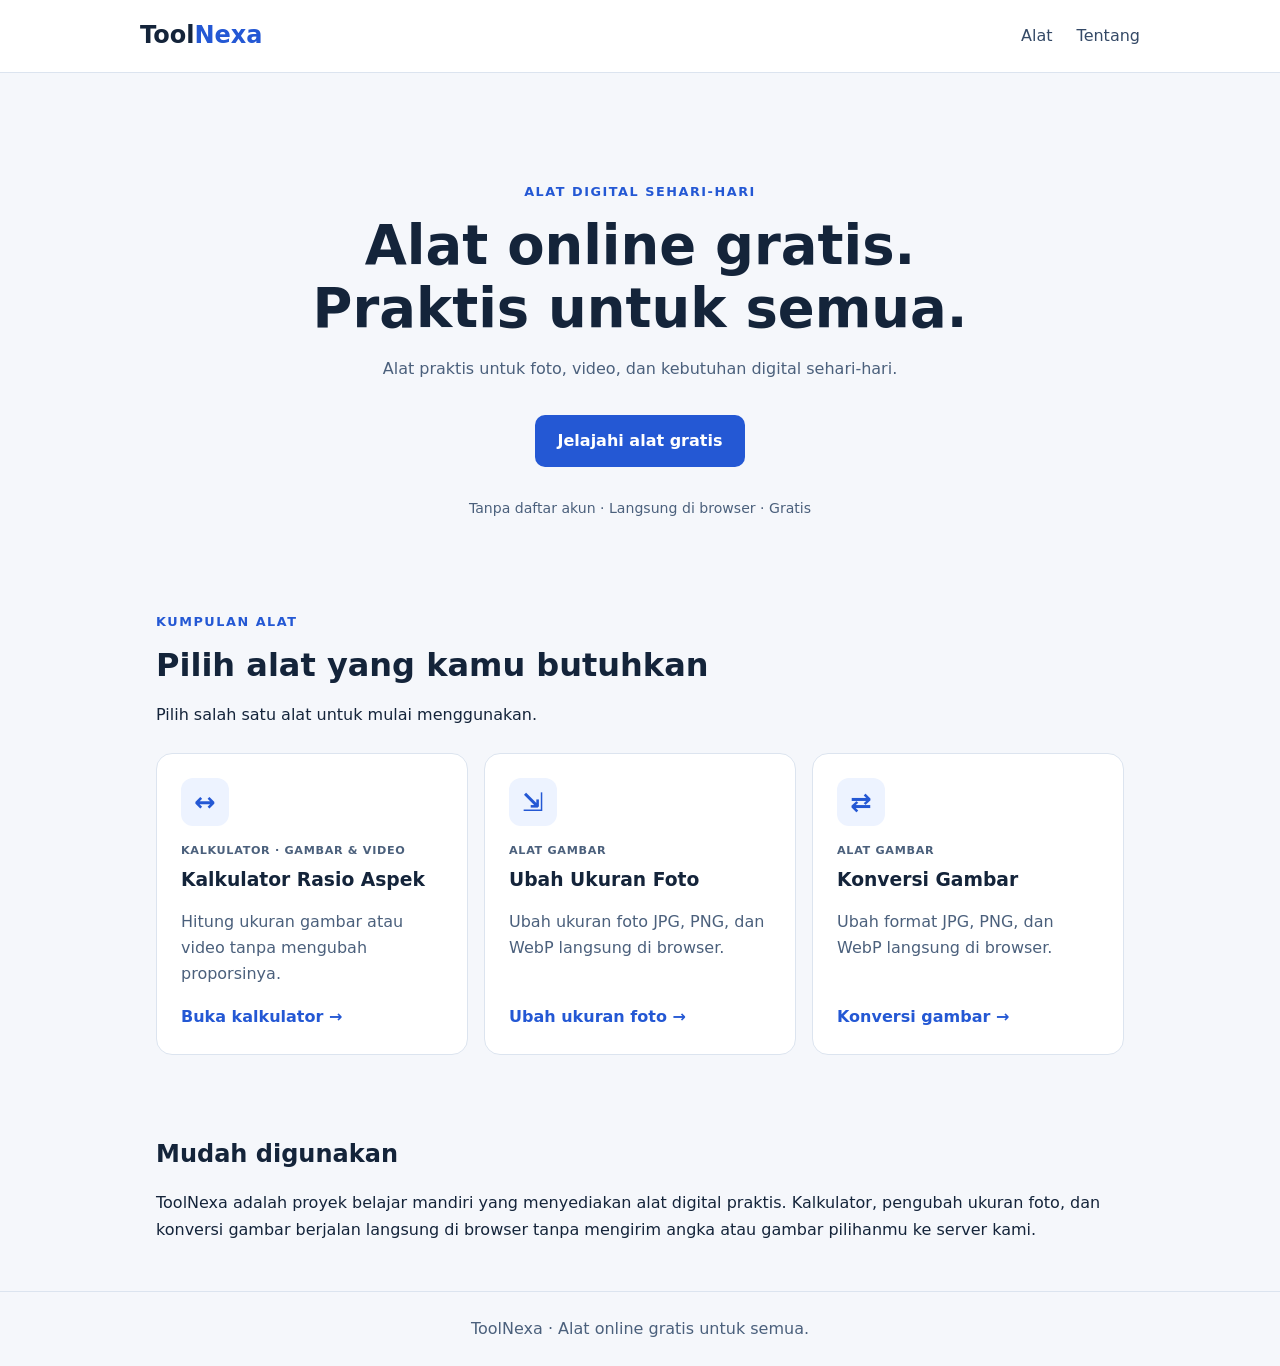
==== index.html @ 2f7e1baa "Activate image converter on homepage" ====
<!doctype html>
<html lang="id">
<head>
<meta charset="utf-8">
<meta name="viewport" content="width=device-width, initial-scale=1">
<title>ToolNexa – Alat Online Gratis untuk Semua</title>
<meta name="description" content="Kumpulan alat online gratis untuk mengubah ukuran foto, konversi gambar, dan menghitung rasio gambar serta video. Tanpa daftar akun.">
<link rel="canonical" href="https://hengki18.github.io/toolnexa/">
<link rel="stylesheet" href="style-v2.css">
</head>
<body>
<header class="site-header"><a class="brand" href="./">Tool<span>Nexa</span></a><nav aria-label="Navigasi utama"><a href="#tools">Alat</a><a href="#about">Tentang</a></nav></header>
<main>
<section class="hero"><p class="eyebrow">ALAT DIGITAL SEHARI-HARI</p><h1>Alat online gratis.<br>Praktis untuk semua.</h1><p>Alat praktis untuk foto, video, dan kebutuhan digital sehari-hari.</p><a class="cta" href="#tools">Jelajahi alat gratis</a><p class="trust">Tanpa daftar akun · Langsung di browser · Gratis</p></section>
<section id="tools" class="directory"><p class="eyebrow">KUMPULAN ALAT</p><h2>Pilih alat yang kamu butuhkan</h2><p>Pilih salah satu alat untuk mulai menggunakan.</p>
<div class="tool-grid">
<a class="tool-card" href="aspect-ratio-calculator/"><span class="tool-icon" aria-hidden="true">↔</span><span class="category">KALKULATOR · GAMBAR &amp; VIDEO</span><h3>Kalkulator Rasio Aspek</h3><p>Hitung ukuran gambar atau video tanpa mengubah proporsinya.</p><span class="tool-link">Buka kalkulator →</span></a>
<a class="tool-card" href="image-resizer/"><span class="tool-icon" aria-hidden="true">⇲</span><span class="category">ALAT GAMBAR</span><h3>Ubah Ukuran Foto</h3><p>Ubah ukuran foto JPG, PNG, dan WebP langsung di browser.</p><span class="tool-link">Ubah ukuran foto →</span></a>
<a class="tool-card" href="image-converter/"><span class="tool-icon" aria-hidden="true">⇄</span><span class="category">ALAT GAMBAR</span><h3>Konversi Gambar</h3><p>Ubah format JPG, PNG, dan WebP langsung di browser.</p><span class="tool-link">Konversi gambar →</span></a>
</div></section>
<section id="about" class="about"><h2>Mudah digunakan</h2><p>ToolNexa adalah proyek belajar mandiri yang menyediakan alat digital praktis. Kalkulator, pengubah ukuran foto, dan konversi gambar berjalan langsung di browser tanpa mengirim angka atau gambar pilihanmu ke server kami.</p></section>
</main>
<footer>ToolNexa · Alat online gratis untuk semua.</footer>
</body></html>
---- style-v2.css ----
* { box-sizing: border-box; }
:root { color-scheme: light; font-family: system-ui, sans-serif; color: #14243a; background: #f5f7fb; }
body { margin: 0; line-height: 1.65; }
.site-header { display: flex; flex-wrap: wrap; align-items: center; justify-content: space-between; gap: 1rem; padding: 1rem max(5%, calc((100% - 1000px)/2)); background: white; border-bottom: 1px solid #dce4ef; }
.brand { font-size: 1.5rem; font-weight: 800; text-decoration: none; color: #14243a; }
.brand span { color: #2458d4; }
nav { display: flex; gap: 1.5rem; }
nav a { color: #344966; text-decoration: none; }
main { max-width: 1000px; margin: auto; padding: 0 1rem; }
.hero { text-align: center; padding: 4rem 0 2.5rem; }
.eyebrow { color: #2458d4; font-weight: 700; letter-spacing: .12em; font-size: .8rem; }
h1 { font-size: clamp(2rem, 5vw, 3.4rem); line-height: 1.15; margin: .6rem 0; }
h2 { line-height: 1.3; }
.panel { background: white; border: 1px solid #dce4ef; border-radius: 18px; padding: clamp(1.2rem, 4vw, 2.5rem); box-shadow: 0 8px 30px #14243a09; }
.fields { display: grid; grid-template-columns: repeat(auto-fit, minmax(160px, 1fr)); gap: 1rem; margin: 1.5rem 0; }
label { display: grid; gap: .4rem; font-weight: 600; }
input { width: 100%; padding: .75rem; border: 1px solid #aebdd1; border-radius: 8px; font: inherit; }
button { background: #2458d4; color: white; border: 0; border-radius: 8px; padding: .8rem 1.4rem; font: inherit; font-weight: 700; cursor: pointer; }
button:hover { background: #1944b0; }
:focus-visible { outline: 3px solid #e59b19; outline-offset: 3px; }
output { display: block; margin: 1.2rem 0; padding: 1rem; background: #edf3ff; border-radius: 8px; font-weight: 600; overflow-wrap: anywhere; }
.about { padding: 2rem 0; }
footer { text-align: center; border-top: 1px solid #dce4ef; padding: 1.5rem; color: #4b607c; }

.hero { padding: clamp(3rem,8vw,6rem) 0 3rem; }
.hero p:not(.eyebrow) { color: #4b607c; }
.cta { display: inline-block; margin: 1rem 0; background: #2458d4; color: white; text-decoration: none; padding: .8rem 1.4rem; border-radius: 10px; font-weight: 700; }
.cta:hover { background: #1944b0; }
.trust { font-size: .88rem; }
.directory { padding: 1rem 0 2rem; }
.directory h2 { margin: .3rem 0; font-size: 2rem; }
.tool-grid { display: grid; grid-template-columns: repeat(auto-fit,minmax(min(100%,260px),1fr)); gap: 1rem; margin-top: 1.5rem; }
.tool-card { display: flex; flex-direction: column; align-items: flex-start; background: white; border: 1px solid #dce4ef; padding: 1.5rem; border-radius: 16px; color: #14243a; text-decoration: none; }
a.tool-card:hover { border-color: #2458d4; box-shadow: 0 8px 24px #2458d414; }
.tool-icon { display: grid; place-items: center; width: 48px; height: 48px; border-radius: 12px; background: #edf3ff; color: #2458d4; font-size: 1.6rem; font-weight: bold; margin-bottom: 1rem; }
.category { font-size: .7rem; font-weight: 700; letter-spacing: .06em; color: #4b607c; }
.tool-card h3 { margin: .5rem 0 0; line-height: 1.3; }
.tool-card p { color: #4b607c; flex: 1; }
.tool-link { color: #2458d4; font-weight: 700; }
.coming { color: #4b607c; font-size: .85rem; background: #f0f3f7; padding: .2rem .65rem; border-radius: 20px; }

/* Responsive fallback for narrow screens */
@media (max-width: 600px) { .tool-grid { grid-template-columns: 1fr; } .site-header { gap: .6rem; } }
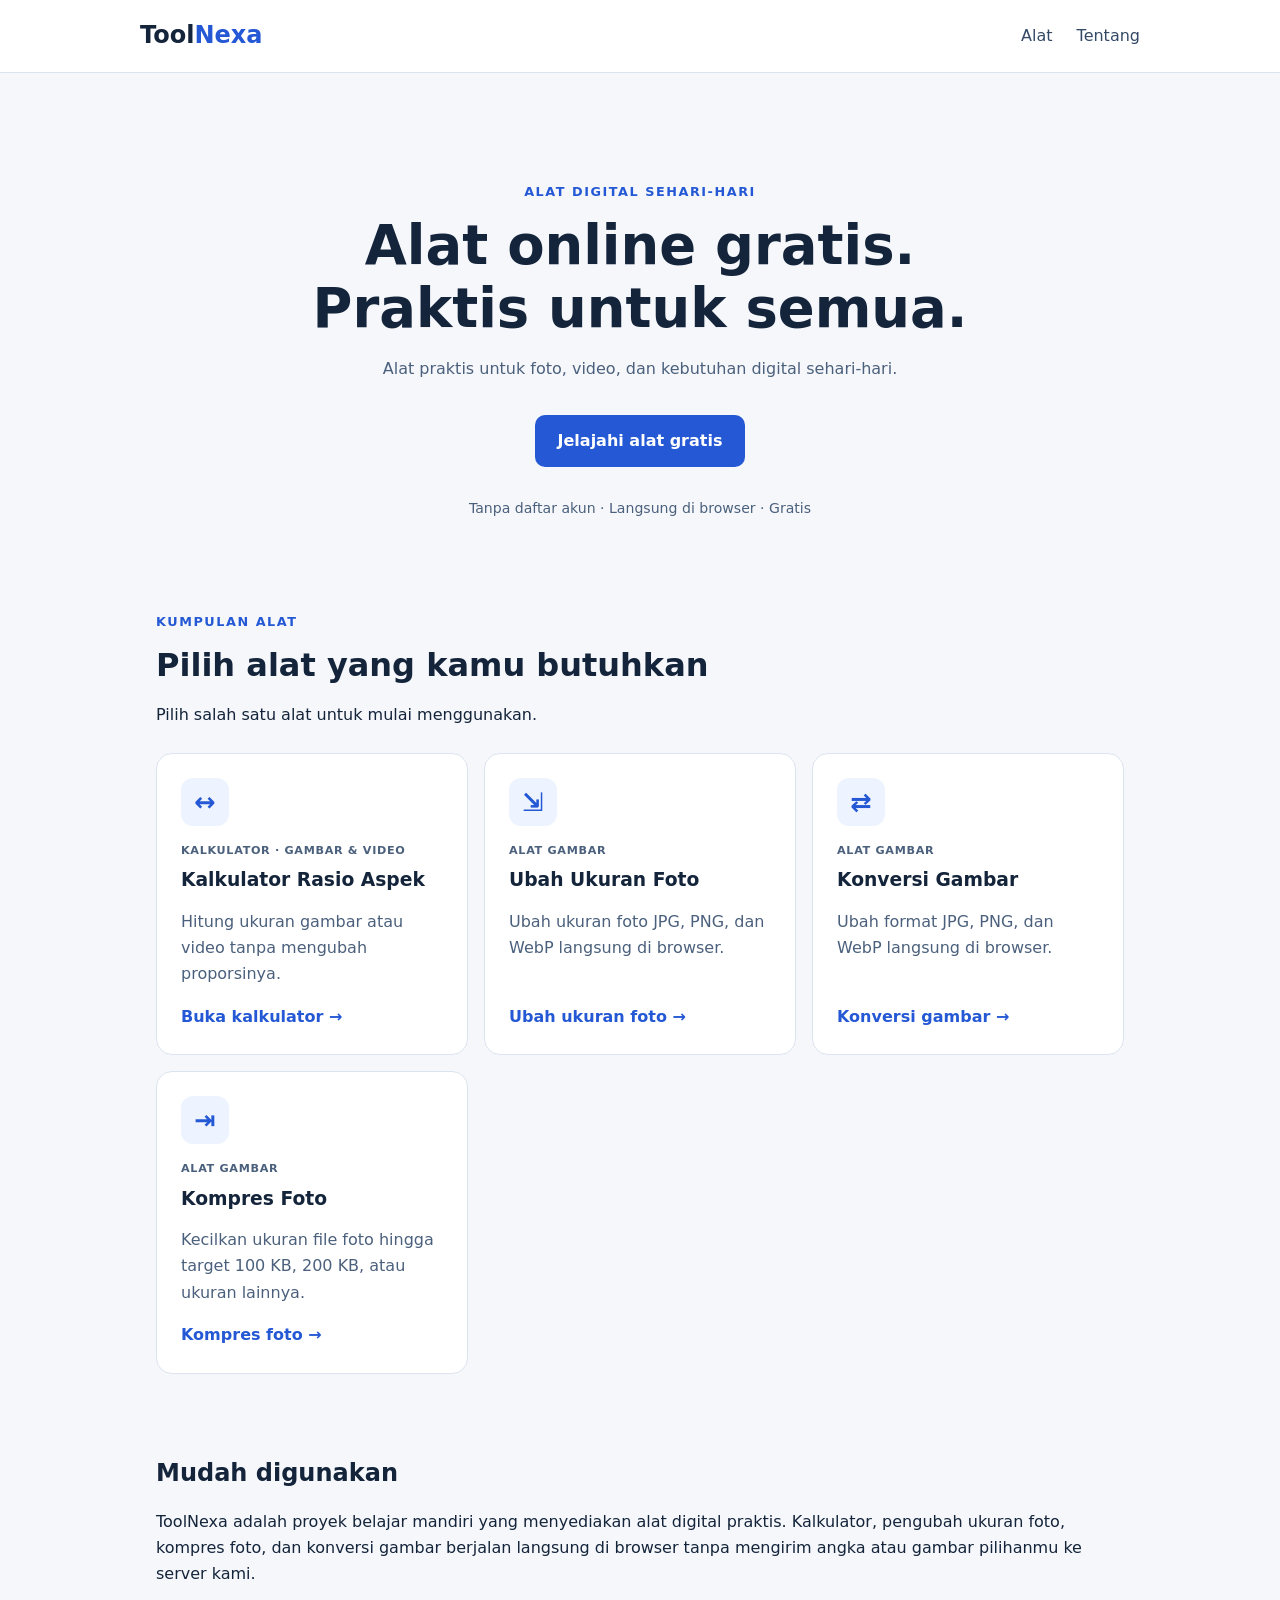
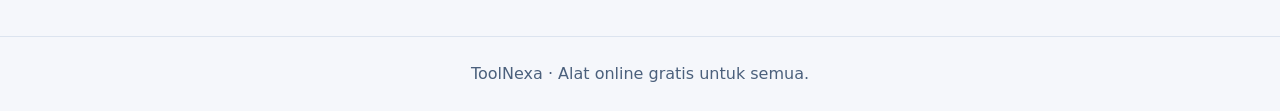
==== commit 677f216f: "Add compressor to tool directory" ====
--- a/index.html
+++ b/index.html
@@ -4,7 +4,7 @@
 <meta charset="utf-8">
 <meta name="viewport" content="width=device-width, initial-scale=1">
 <title>ToolNexa – Alat Online Gratis untuk Semua</title>
-<meta name="description" content="Kumpulan alat online gratis untuk mengubah ukuran foto, konversi gambar, dan menghitung rasio gambar serta video. Tanpa daftar akun.">
+<meta name="description" content="Kumpulan alat online gratis untuk mengubah ukuran foto, kompres foto, konversi gambar, dan menghitung rasio gambar serta video. Tanpa daftar akun.">
 <link rel="canonical" href="https://hengki18.github.io/toolnexa/">
 <link rel="stylesheet" href="style-v2.css">
 </head>
@@ -17,8 +17,9 @@
 <a class="tool-card" href="aspect-ratio-calculator/"><span class="tool-icon" aria-hidden="true">↔</span><span class="category">KALKULATOR · GAMBAR &amp; VIDEO</span><h3>Kalkulator Rasio Aspek</h3><p>Hitung ukuran gambar atau video tanpa mengubah proporsinya.</p><span class="tool-link">Buka kalkulator →</span></a>
 <a class="tool-card" href="image-resizer/"><span class="tool-icon" aria-hidden="true">⇲</span><span class="category">ALAT GAMBAR</span><h3>Ubah Ukuran Foto</h3><p>Ubah ukuran foto JPG, PNG, dan WebP langsung di browser.</p><span class="tool-link">Ubah ukuran foto →</span></a>
 <a class="tool-card" href="image-converter/"><span class="tool-icon" aria-hidden="true">⇄</span><span class="category">ALAT GAMBAR</span><h3>Konversi Gambar</h3><p>Ubah format JPG, PNG, dan WebP langsung di browser.</p><span class="tool-link">Konversi gambar →</span></a>
+<a class="tool-card" href="image-compressor/"><span class="tool-icon" aria-hidden="true">⇥</span><span class="category">ALAT GAMBAR</span><h3>Kompres Foto</h3><p>Kecilkan ukuran file foto hingga target 100 KB, 200 KB, atau ukuran lainnya.</p><span class="tool-link">Kompres foto →</span></a>
 </div></section>
-<section id="about" class="about"><h2>Mudah digunakan</h2><p>ToolNexa adalah proyek belajar mandiri yang menyediakan alat digital praktis. Kalkulator, pengubah ukuran foto, dan konversi gambar berjalan langsung di browser tanpa mengirim angka atau gambar pilihanmu ke server kami.</p></section>
+<section id="about" class="about"><h2>Mudah digunakan</h2><p>ToolNexa adalah proyek belajar mandiri yang menyediakan alat digital praktis. Kalkulator, pengubah ukuran foto, kompres foto, dan konversi gambar berjalan langsung di browser tanpa mengirim angka atau gambar pilihanmu ke server kami.</p></section>
 </main>
 <footer>ToolNexa · Alat online gratis untuk semua.</footer>
 </body></html>
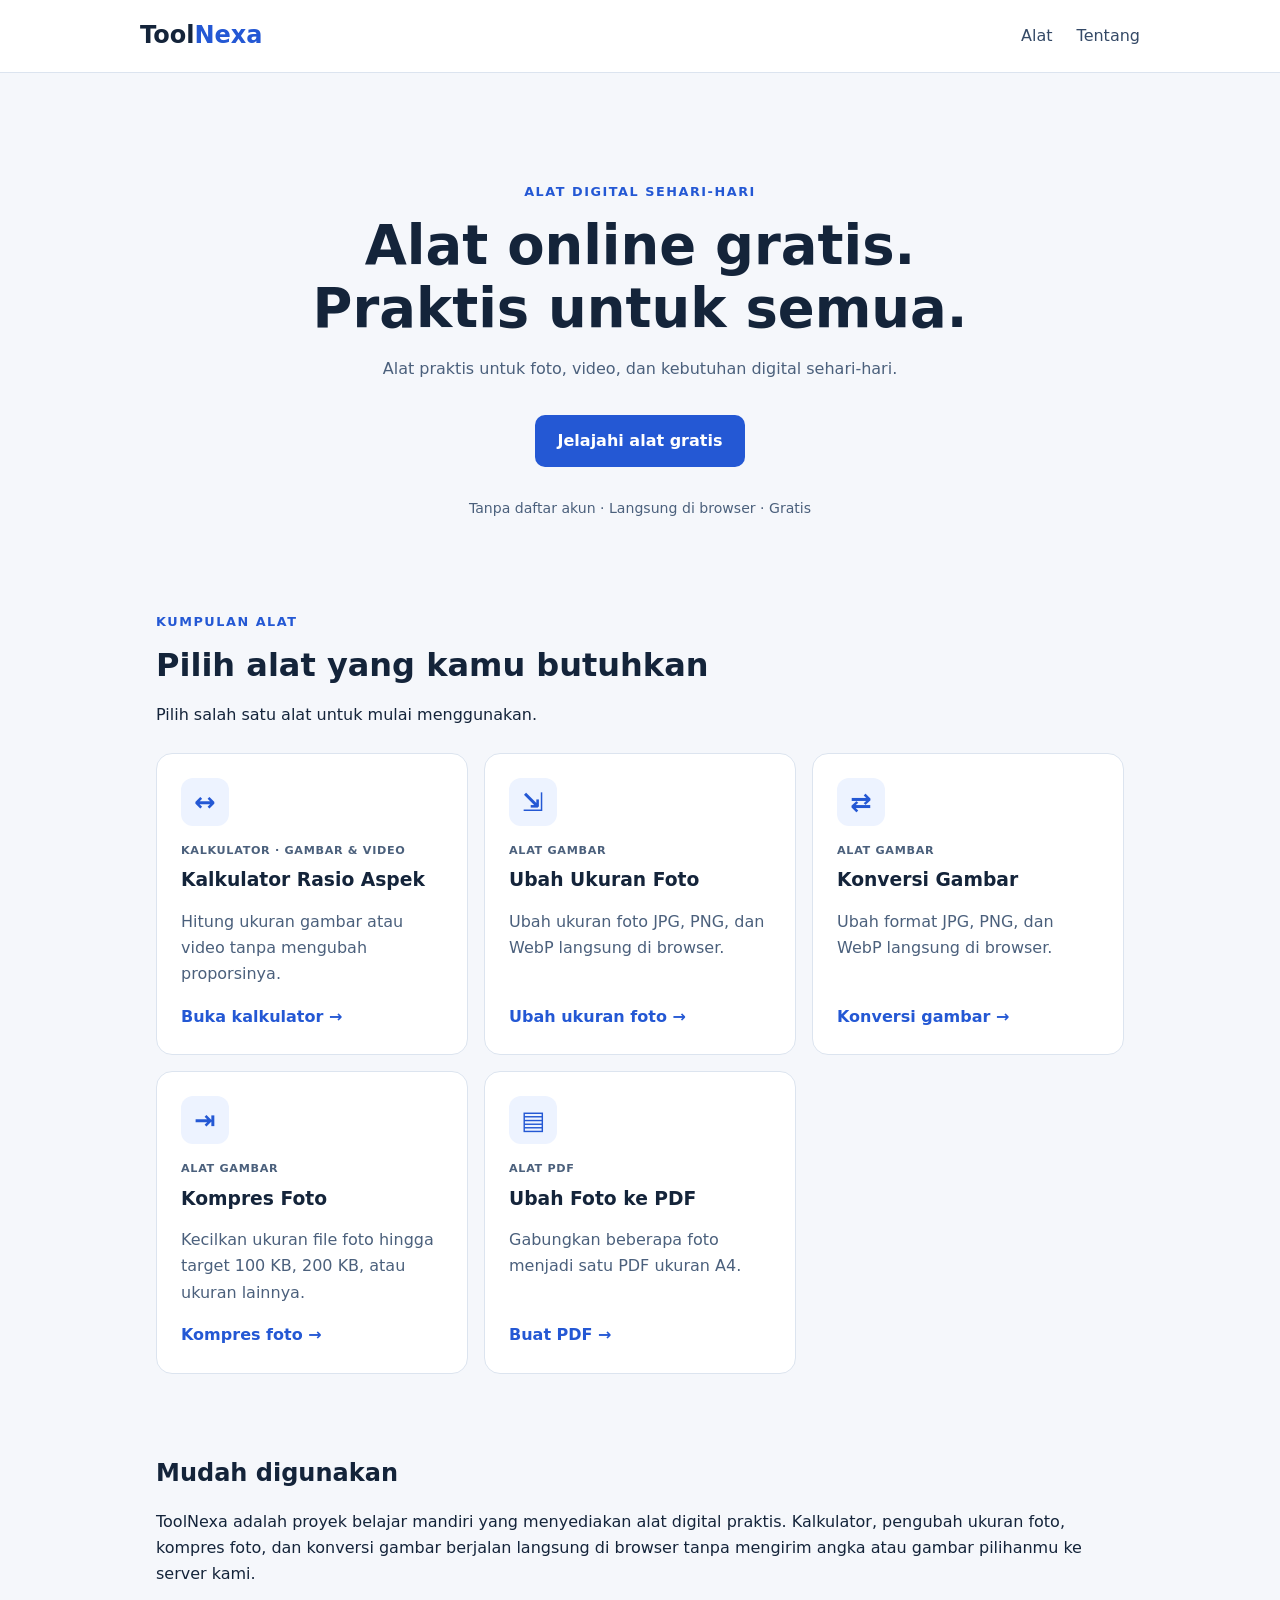
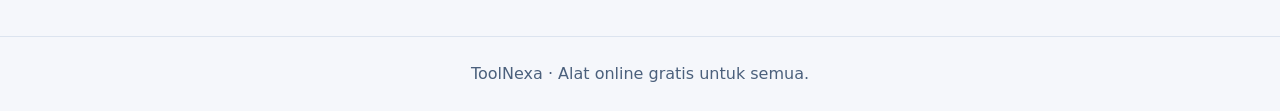
==== commit edee44f8: "Add photo to PDF to directory" ====
--- a/index.html
+++ b/index.html
@@ -4,7 +4,7 @@
 <meta charset="utf-8">
 <meta name="viewport" content="width=device-width, initial-scale=1">
 <title>ToolNexa – Alat Online Gratis untuk Semua</title>
-<meta name="description" content="Kumpulan alat online gratis untuk mengubah ukuran foto, kompres foto, konversi gambar, dan menghitung rasio gambar serta video. Tanpa daftar akun.">
+<meta name="description" content="Kumpulan alat online gratis untuk mengubah ukuran foto, kompres foto, konversi gambar, membuat PDF, dan menghitung rasio gambar serta video. Tanpa daftar akun.">
 <link rel="canonical" href="https://hengki18.github.io/toolnexa/">
 <link rel="stylesheet" href="style-v2.css">
 </head>
@@ -18,6 +18,7 @@
 <a class="tool-card" href="image-resizer/"><span class="tool-icon" aria-hidden="true">⇲</span><span class="category">ALAT GAMBAR</span><h3>Ubah Ukuran Foto</h3><p>Ubah ukuran foto JPG, PNG, dan WebP langsung di browser.</p><span class="tool-link">Ubah ukuran foto →</span></a>
 <a class="tool-card" href="image-converter/"><span class="tool-icon" aria-hidden="true">⇄</span><span class="category">ALAT GAMBAR</span><h3>Konversi Gambar</h3><p>Ubah format JPG, PNG, dan WebP langsung di browser.</p><span class="tool-link">Konversi gambar →</span></a>
 <a class="tool-card" href="image-compressor/"><span class="tool-icon" aria-hidden="true">⇥</span><span class="category">ALAT GAMBAR</span><h3>Kompres Foto</h3><p>Kecilkan ukuran file foto hingga target 100 KB, 200 KB, atau ukuran lainnya.</p><span class="tool-link">Kompres foto →</span></a>
+<a class="tool-card" href="image-to-pdf/"><span class="tool-icon" aria-hidden="true">▤</span><span class="category">ALAT PDF</span><h3>Ubah Foto ke PDF</h3><p>Gabungkan beberapa foto menjadi satu PDF ukuran A4.</p><span class="tool-link">Buat PDF →</span></a>
 </div></section>
 <section id="about" class="about"><h2>Mudah digunakan</h2><p>ToolNexa adalah proyek belajar mandiri yang menyediakan alat digital praktis. Kalkulator, pengubah ukuran foto, kompres foto, dan konversi gambar berjalan langsung di browser tanpa mengirim angka atau gambar pilihanmu ke server kami.</p></section>
 </main>
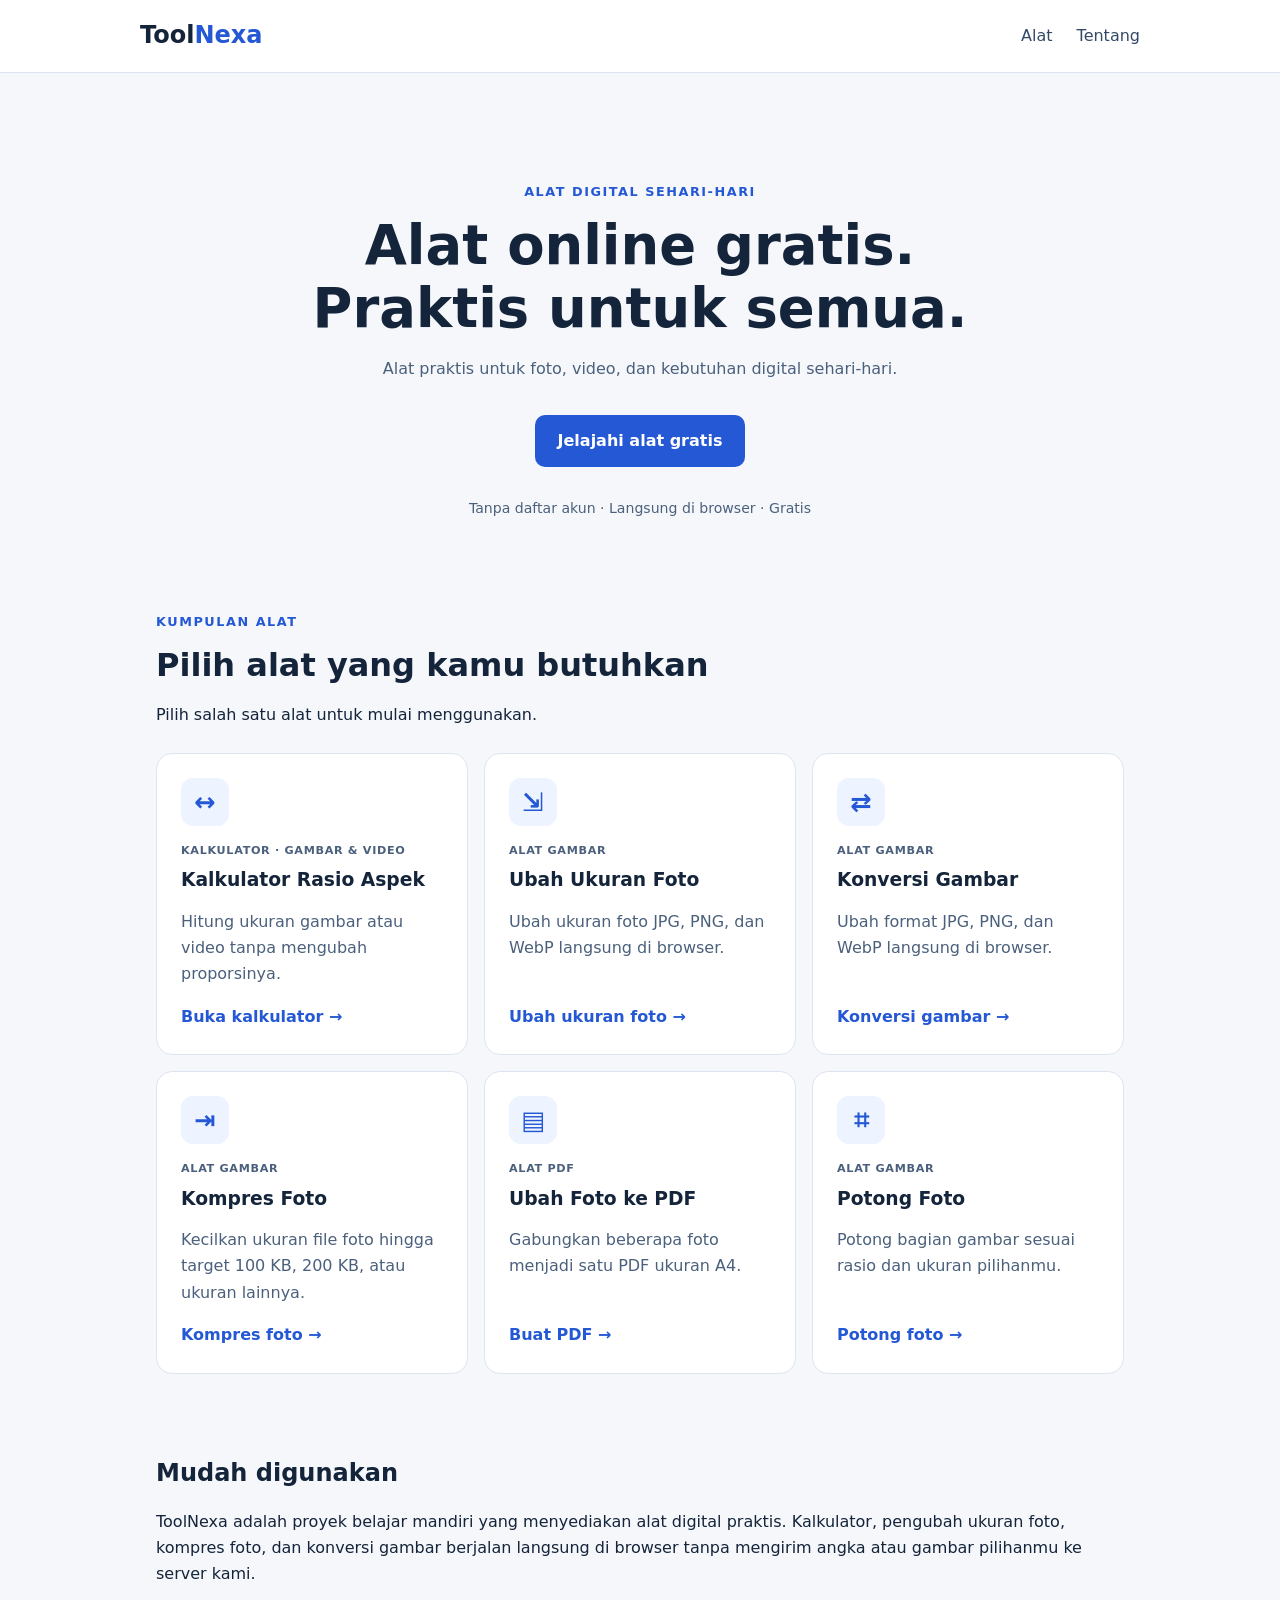
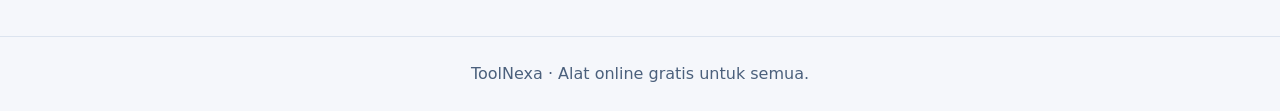
==== commit fa5698f5: "Add cropper to tool directory" ====
--- a/index.html
+++ b/index.html
@@ -4,7 +4,7 @@
 <meta charset="utf-8">
 <meta name="viewport" content="width=device-width, initial-scale=1">
 <title>ToolNexa – Alat Online Gratis untuk Semua</title>
-<meta name="description" content="Kumpulan alat online gratis untuk mengubah ukuran foto, kompres foto, konversi gambar, membuat PDF, dan menghitung rasio gambar serta video. Tanpa daftar akun.">
+<meta name="description" content="Kumpulan alat online gratis untuk mengubah ukuran foto, kompres foto, konversi gambar, potong foto, membuat PDF, dan menghitung rasio gambar serta video. Tanpa daftar akun.">
 <link rel="canonical" href="https://hengki18.github.io/toolnexa/">
 <link rel="stylesheet" href="style-v2.css">
 </head>
@@ -19,6 +19,7 @@
 <a class="tool-card" href="image-converter/"><span class="tool-icon" aria-hidden="true">⇄</span><span class="category">ALAT GAMBAR</span><h3>Konversi Gambar</h3><p>Ubah format JPG, PNG, dan WebP langsung di browser.</p><span class="tool-link">Konversi gambar →</span></a>
 <a class="tool-card" href="image-compressor/"><span class="tool-icon" aria-hidden="true">⇥</span><span class="category">ALAT GAMBAR</span><h3>Kompres Foto</h3><p>Kecilkan ukuran file foto hingga target 100 KB, 200 KB, atau ukuran lainnya.</p><span class="tool-link">Kompres foto →</span></a>
 <a class="tool-card" href="image-to-pdf/"><span class="tool-icon" aria-hidden="true">▤</span><span class="category">ALAT PDF</span><h3>Ubah Foto ke PDF</h3><p>Gabungkan beberapa foto menjadi satu PDF ukuran A4.</p><span class="tool-link">Buat PDF →</span></a>
+<a class="tool-card" href="image-cropper/"><span class="tool-icon" aria-hidden="true">⌗</span><span class="category">ALAT GAMBAR</span><h3>Potong Foto</h3><p>Potong bagian gambar sesuai rasio dan ukuran pilihanmu.</p><span class="tool-link">Potong foto →</span></a>
 </div></section>
 <section id="about" class="about"><h2>Mudah digunakan</h2><p>ToolNexa adalah proyek belajar mandiri yang menyediakan alat digital praktis. Kalkulator, pengubah ukuran foto, kompres foto, dan konversi gambar berjalan langsung di browser tanpa mengirim angka atau gambar pilihanmu ke server kami.</p></section>
 </main>
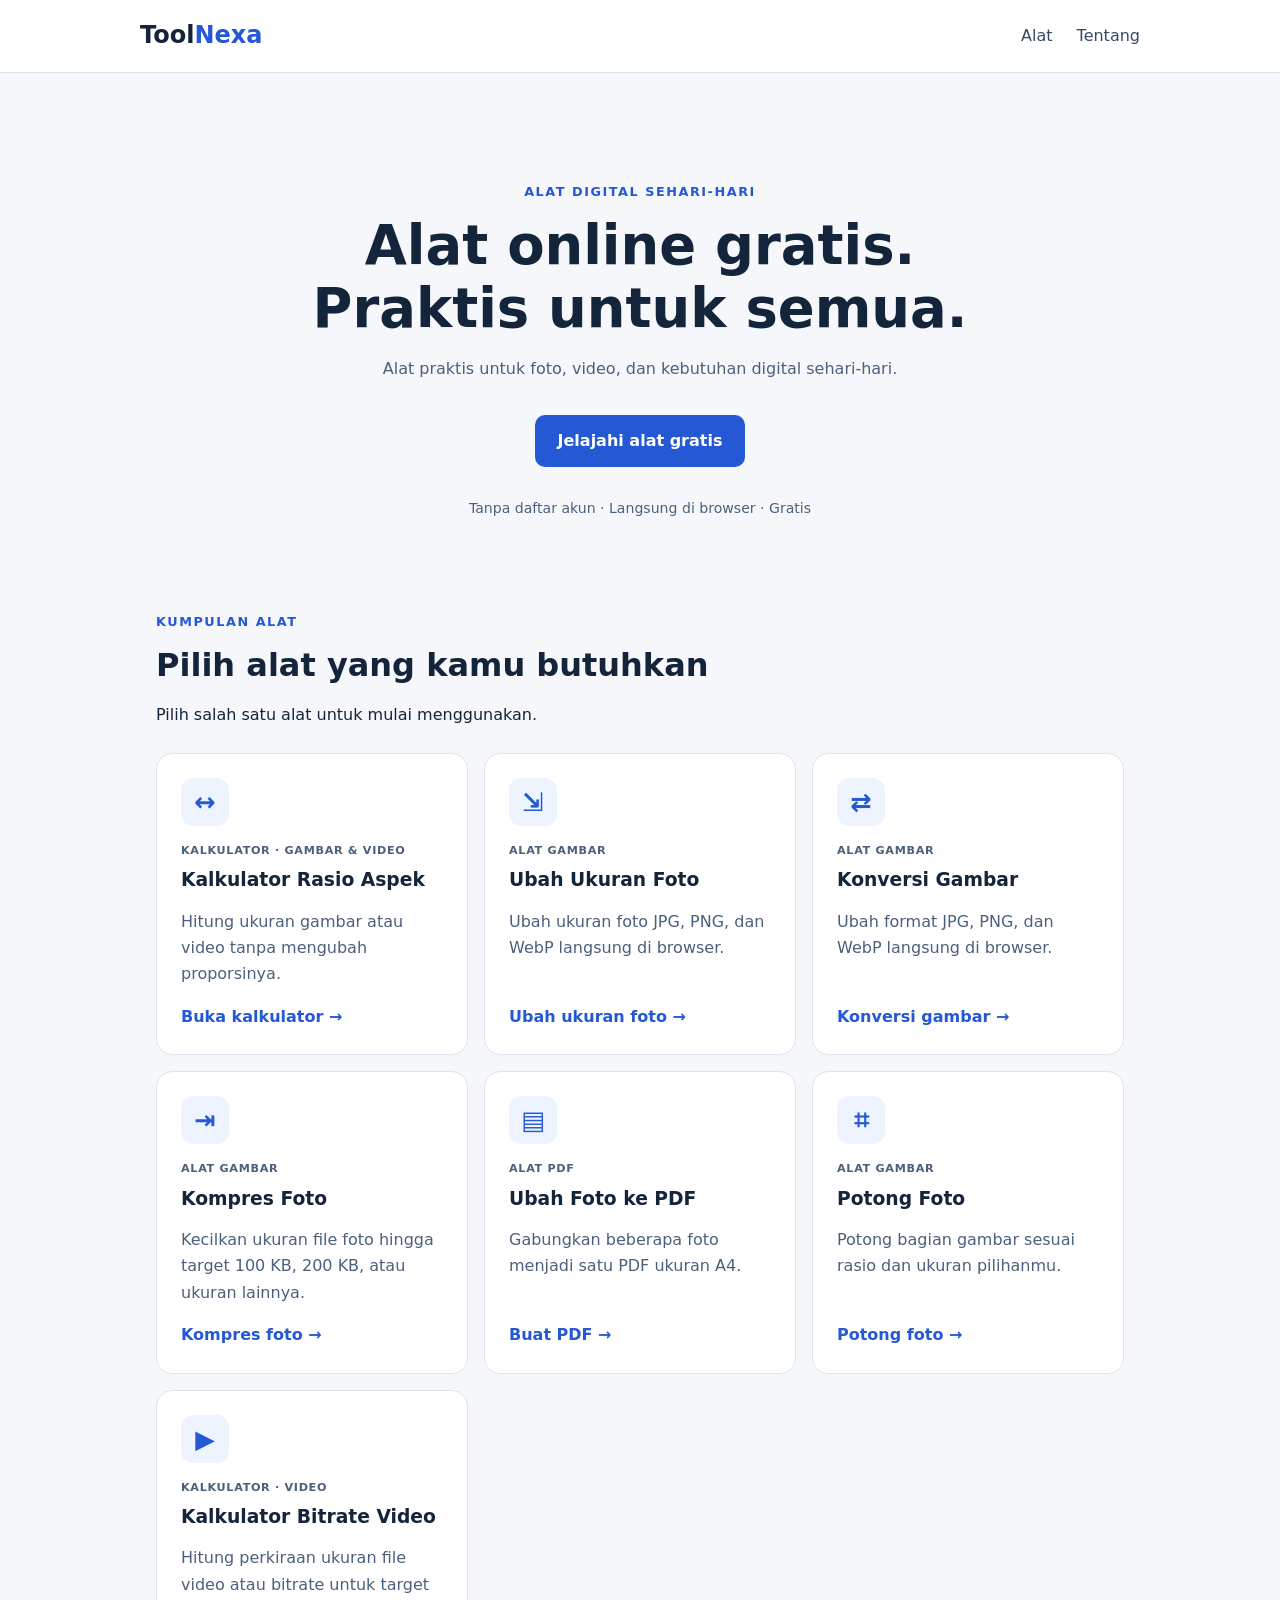
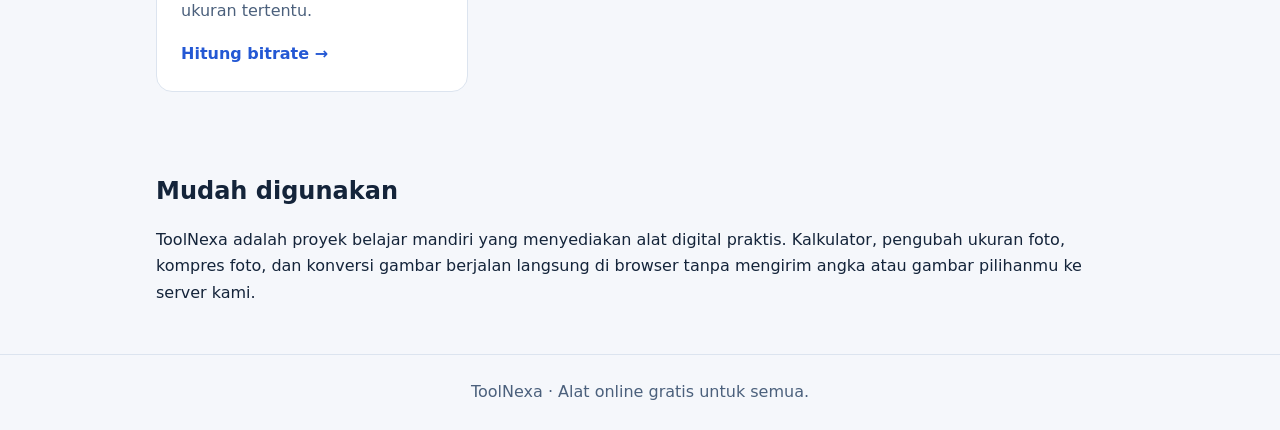
==== commit 3cd6b597: "Add bitrate calculator to tool directory" ====
--- a/index.html
+++ b/index.html
@@ -4,7 +4,7 @@
 <meta charset="utf-8">
 <meta name="viewport" content="width=device-width, initial-scale=1">
 <title>ToolNexa – Alat Online Gratis untuk Semua</title>
-<meta name="description" content="Kumpulan alat online gratis untuk mengubah ukuran foto, kompres foto, konversi gambar, potong foto, membuat PDF, dan menghitung rasio gambar serta video. Tanpa daftar akun.">
+<meta name="description" content="Kumpulan alat online gratis untuk mengubah ukuran foto, kompres foto, konversi gambar, potong foto, membuat PDF, dan menghitung rasio gambar dan bitrate video. Tanpa daftar akun.">
 <link rel="canonical" href="https://hengki18.github.io/toolnexa/">
 <link rel="stylesheet" href="style-v2.css">
 </head>
@@ -20,6 +20,7 @@
 <a class="tool-card" href="image-compressor/"><span class="tool-icon" aria-hidden="true">⇥</span><span class="category">ALAT GAMBAR</span><h3>Kompres Foto</h3><p>Kecilkan ukuran file foto hingga target 100 KB, 200 KB, atau ukuran lainnya.</p><span class="tool-link">Kompres foto →</span></a>
 <a class="tool-card" href="image-to-pdf/"><span class="tool-icon" aria-hidden="true">▤</span><span class="category">ALAT PDF</span><h3>Ubah Foto ke PDF</h3><p>Gabungkan beberapa foto menjadi satu PDF ukuran A4.</p><span class="tool-link">Buat PDF →</span></a>
 <a class="tool-card" href="image-cropper/"><span class="tool-icon" aria-hidden="true">⌗</span><span class="category">ALAT GAMBAR</span><h3>Potong Foto</h3><p>Potong bagian gambar sesuai rasio dan ukuran pilihanmu.</p><span class="tool-link">Potong foto →</span></a>
+<a class="tool-card" href="video-bitrate-calculator/"><span class="tool-icon" aria-hidden="true">▶</span><span class="category">KALKULATOR · VIDEO</span><h3>Kalkulator Bitrate Video</h3><p>Hitung perkiraan ukuran file video atau bitrate untuk target ukuran tertentu.</p><span class="tool-link">Hitung bitrate →</span></a>
 </div></section>
 <section id="about" class="about"><h2>Mudah digunakan</h2><p>ToolNexa adalah proyek belajar mandiri yang menyediakan alat digital praktis. Kalkulator, pengubah ukuran foto, kompres foto, dan konversi gambar berjalan langsung di browser tanpa mengirim angka atau gambar pilihanmu ke server kami.</p></section>
 </main>
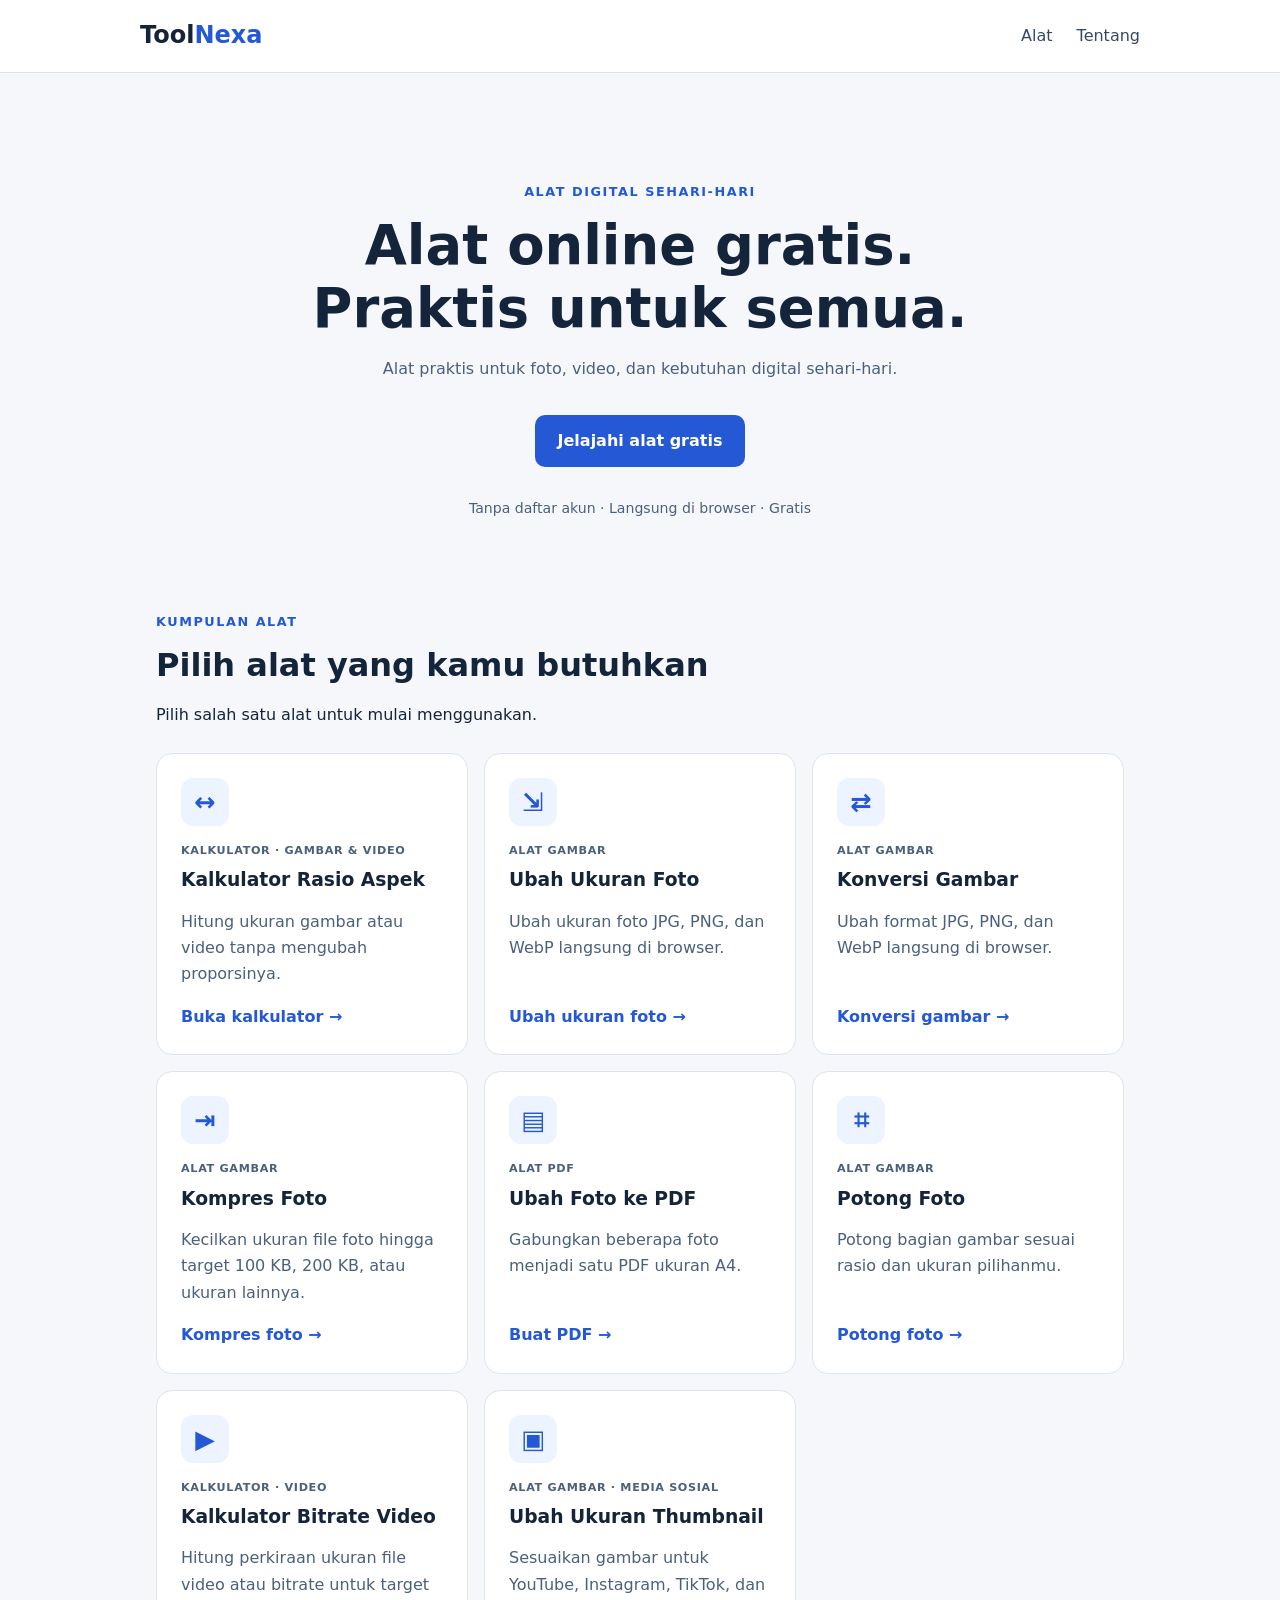
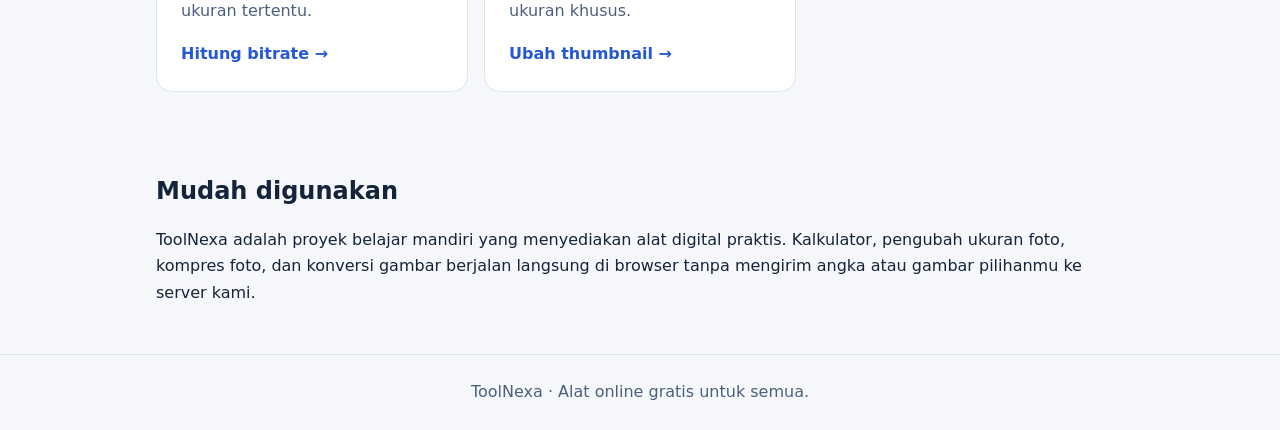
==== commit af6f60bf: "Add thumbnail resizer to tool directory" ====
--- a/index.html
+++ b/index.html
@@ -21,6 +21,7 @@
 <a class="tool-card" href="image-to-pdf/"><span class="tool-icon" aria-hidden="true">▤</span><span class="category">ALAT PDF</span><h3>Ubah Foto ke PDF</h3><p>Gabungkan beberapa foto menjadi satu PDF ukuran A4.</p><span class="tool-link">Buat PDF →</span></a>
 <a class="tool-card" href="image-cropper/"><span class="tool-icon" aria-hidden="true">⌗</span><span class="category">ALAT GAMBAR</span><h3>Potong Foto</h3><p>Potong bagian gambar sesuai rasio dan ukuran pilihanmu.</p><span class="tool-link">Potong foto →</span></a>
 <a class="tool-card" href="video-bitrate-calculator/"><span class="tool-icon" aria-hidden="true">▶</span><span class="category">KALKULATOR · VIDEO</span><h3>Kalkulator Bitrate Video</h3><p>Hitung perkiraan ukuran file video atau bitrate untuk target ukuran tertentu.</p><span class="tool-link">Hitung bitrate →</span></a>
+<a class="tool-card" href="thumbnail-resizer/"><span class="tool-icon" aria-hidden="true">▣</span><span class="category">ALAT GAMBAR · MEDIA SOSIAL</span><h3>Ubah Ukuran Thumbnail</h3><p>Sesuaikan gambar untuk YouTube, Instagram, TikTok, dan ukuran khusus.</p><span class="tool-link">Ubah thumbnail →</span></a>
 </div></section>
 <section id="about" class="about"><h2>Mudah digunakan</h2><p>ToolNexa adalah proyek belajar mandiri yang menyediakan alat digital praktis. Kalkulator, pengubah ukuran foto, kompres foto, dan konversi gambar berjalan langsung di browser tanpa mengirim angka atau gambar pilihanmu ke server kami.</p></section>
 </main>
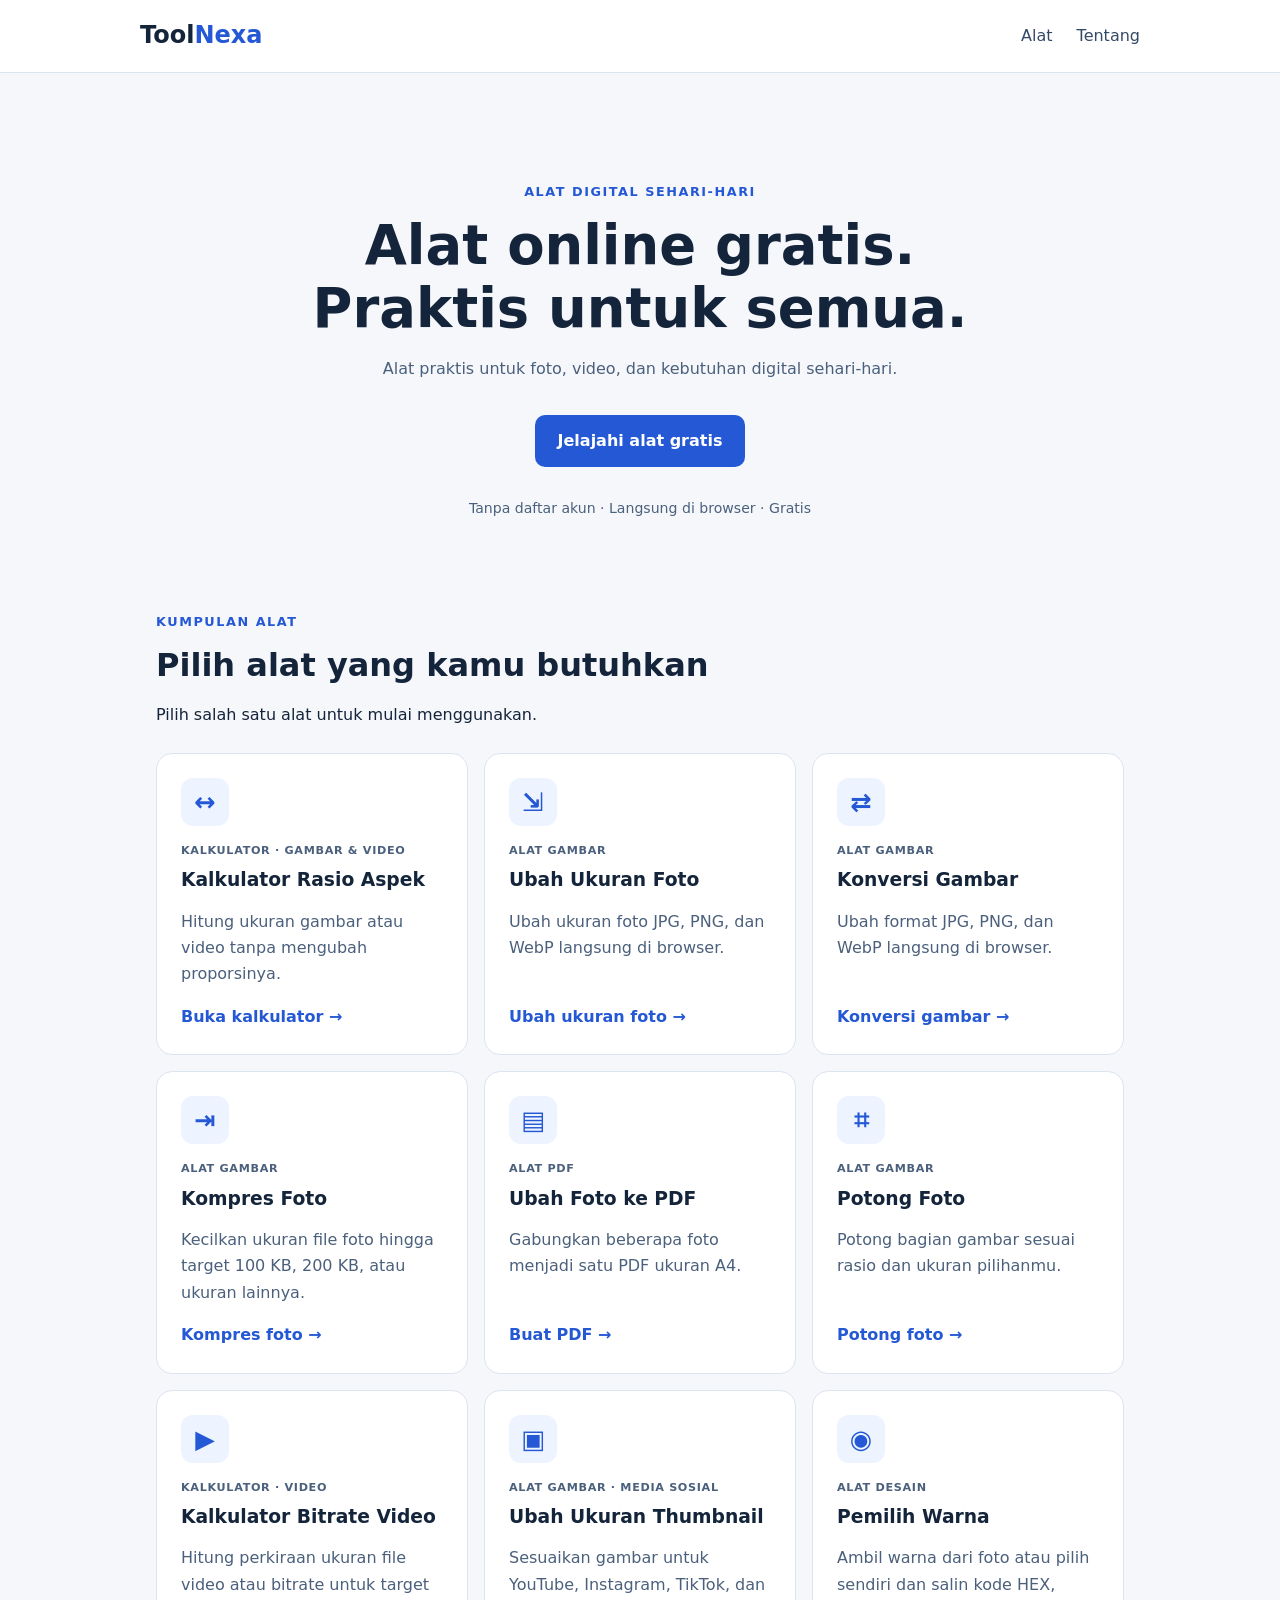
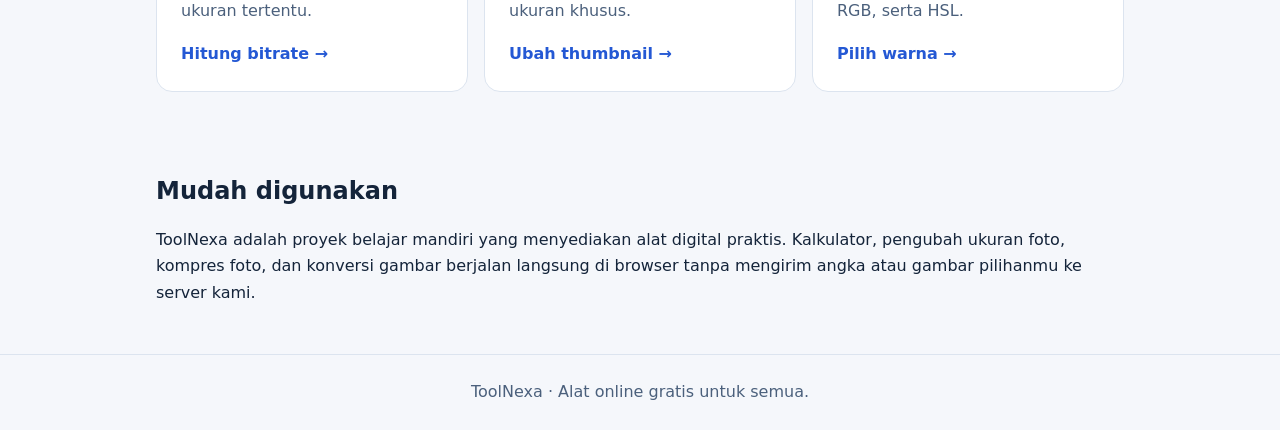
==== commit 2e1d9c64: "Add color picker to tool directory" ====
--- a/index.html
+++ b/index.html
@@ -22,6 +22,7 @@
 <a class="tool-card" href="image-cropper/"><span class="tool-icon" aria-hidden="true">⌗</span><span class="category">ALAT GAMBAR</span><h3>Potong Foto</h3><p>Potong bagian gambar sesuai rasio dan ukuran pilihanmu.</p><span class="tool-link">Potong foto →</span></a>
 <a class="tool-card" href="video-bitrate-calculator/"><span class="tool-icon" aria-hidden="true">▶</span><span class="category">KALKULATOR · VIDEO</span><h3>Kalkulator Bitrate Video</h3><p>Hitung perkiraan ukuran file video atau bitrate untuk target ukuran tertentu.</p><span class="tool-link">Hitung bitrate →</span></a>
 <a class="tool-card" href="thumbnail-resizer/"><span class="tool-icon" aria-hidden="true">▣</span><span class="category">ALAT GAMBAR · MEDIA SOSIAL</span><h3>Ubah Ukuran Thumbnail</h3><p>Sesuaikan gambar untuk YouTube, Instagram, TikTok, dan ukuran khusus.</p><span class="tool-link">Ubah thumbnail →</span></a>
+<a class="tool-card" href="color-picker/"><span class="tool-icon" aria-hidden="true">◉</span><span class="category">ALAT DESAIN</span><h3>Pemilih Warna</h3><p>Ambil warna dari foto atau pilih sendiri dan salin kode HEX, RGB, serta HSL.</p><span class="tool-link">Pilih warna →</span></a>
 </div></section>
 <section id="about" class="about"><h2>Mudah digunakan</h2><p>ToolNexa adalah proyek belajar mandiri yang menyediakan alat digital praktis. Kalkulator, pengubah ukuran foto, kompres foto, dan konversi gambar berjalan langsung di browser tanpa mengirim angka atau gambar pilihanmu ke server kami.</p></section>
 </main>
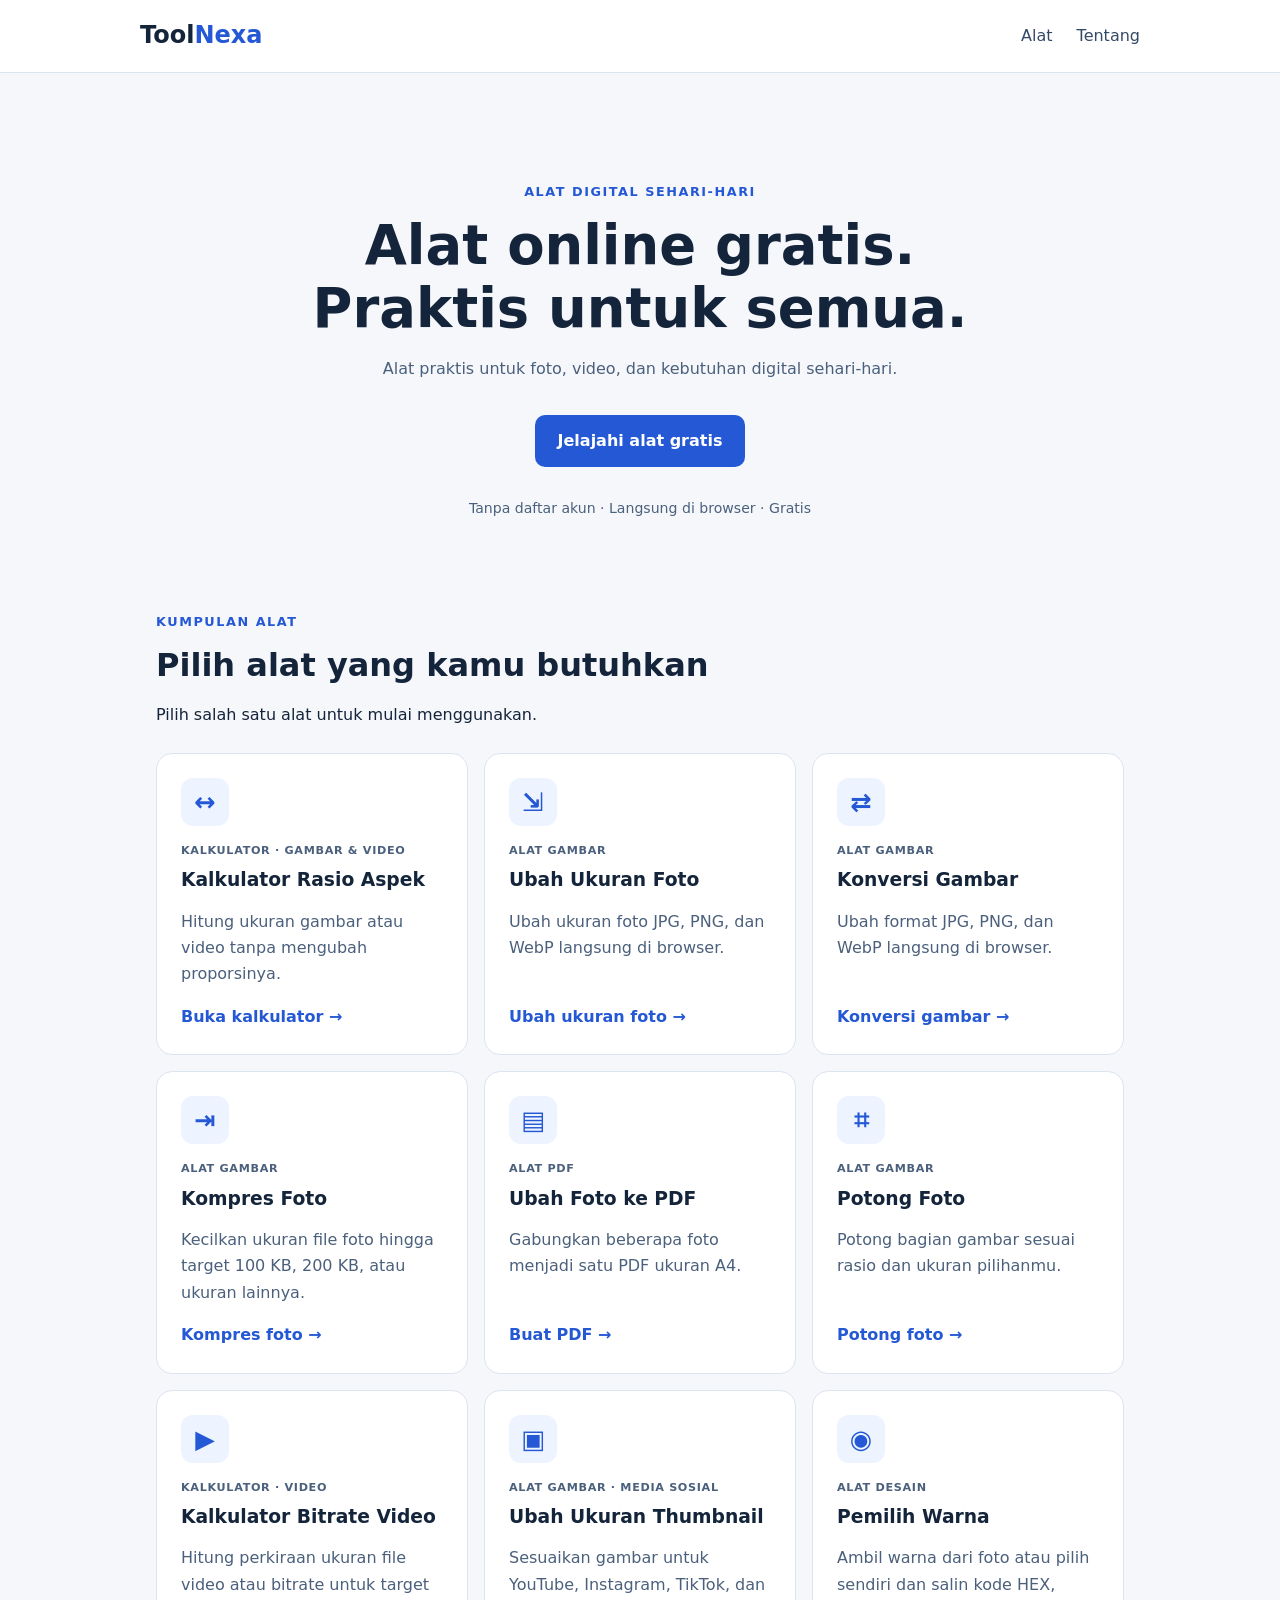
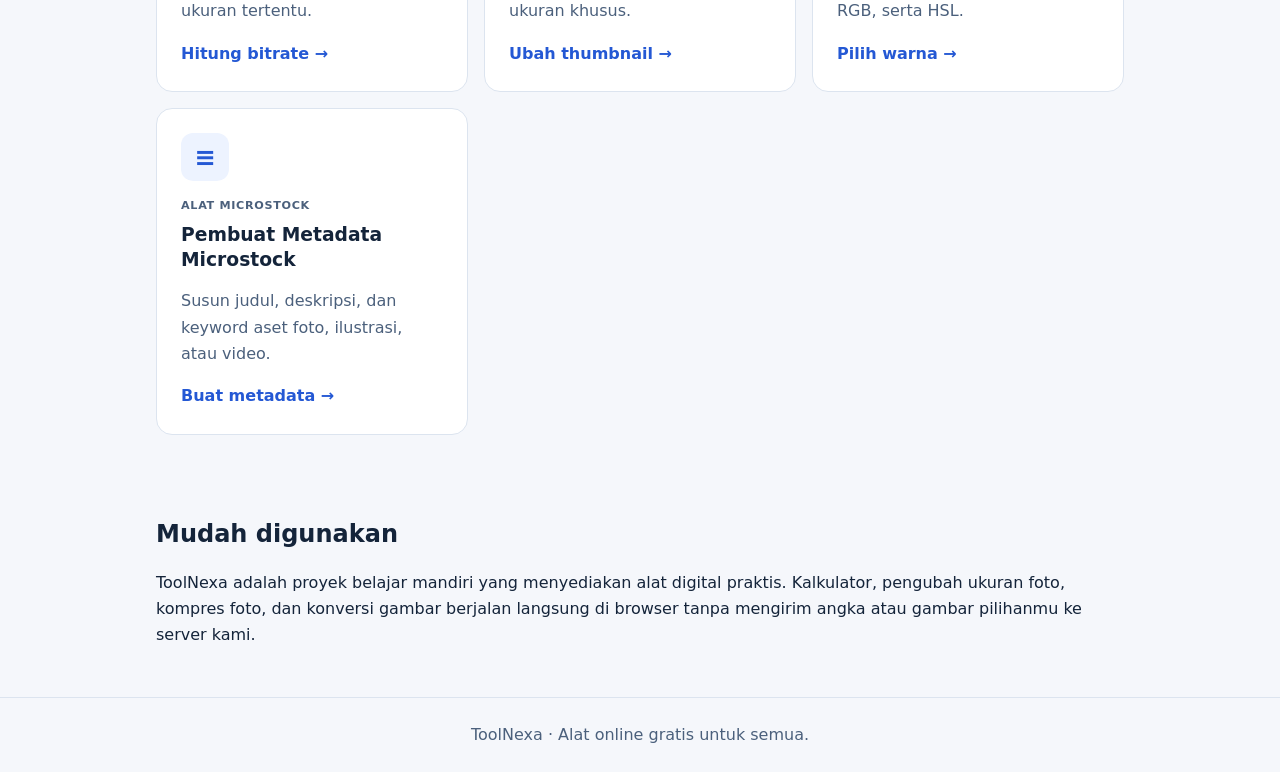
==== commit e48b6879: "Add metadata tool to homepage" ====
--- a/index.html
+++ b/index.html
@@ -23,6 +23,7 @@
 <a class="tool-card" href="video-bitrate-calculator/"><span class="tool-icon" aria-hidden="true">▶</span><span class="category">KALKULATOR · VIDEO</span><h3>Kalkulator Bitrate Video</h3><p>Hitung perkiraan ukuran file video atau bitrate untuk target ukuran tertentu.</p><span class="tool-link">Hitung bitrate →</span></a>
 <a class="tool-card" href="thumbnail-resizer/"><span class="tool-icon" aria-hidden="true">▣</span><span class="category">ALAT GAMBAR · MEDIA SOSIAL</span><h3>Ubah Ukuran Thumbnail</h3><p>Sesuaikan gambar untuk YouTube, Instagram, TikTok, dan ukuran khusus.</p><span class="tool-link">Ubah thumbnail →</span></a>
 <a class="tool-card" href="color-picker/"><span class="tool-icon" aria-hidden="true">◉</span><span class="category">ALAT DESAIN</span><h3>Pemilih Warna</h3><p>Ambil warna dari foto atau pilih sendiri dan salin kode HEX, RGB, serta HSL.</p><span class="tool-link">Pilih warna →</span></a>
+<a class="tool-card" href="microstock-metadata/"><span class="tool-icon" aria-hidden="true">≡</span><span class="category">ALAT MICROSTOCK</span><h3>Pembuat Metadata Microstock</h3><p>Susun judul, deskripsi, dan keyword aset foto, ilustrasi, atau video.</p><span class="tool-link">Buat metadata →</span></a>
 </div></section>
 <section id="about" class="about"><h2>Mudah digunakan</h2><p>ToolNexa adalah proyek belajar mandiri yang menyediakan alat digital praktis. Kalkulator, pengubah ukuran foto, kompres foto, dan konversi gambar berjalan langsung di browser tanpa mengirim angka atau gambar pilihanmu ke server kami.</p></section>
 </main>
